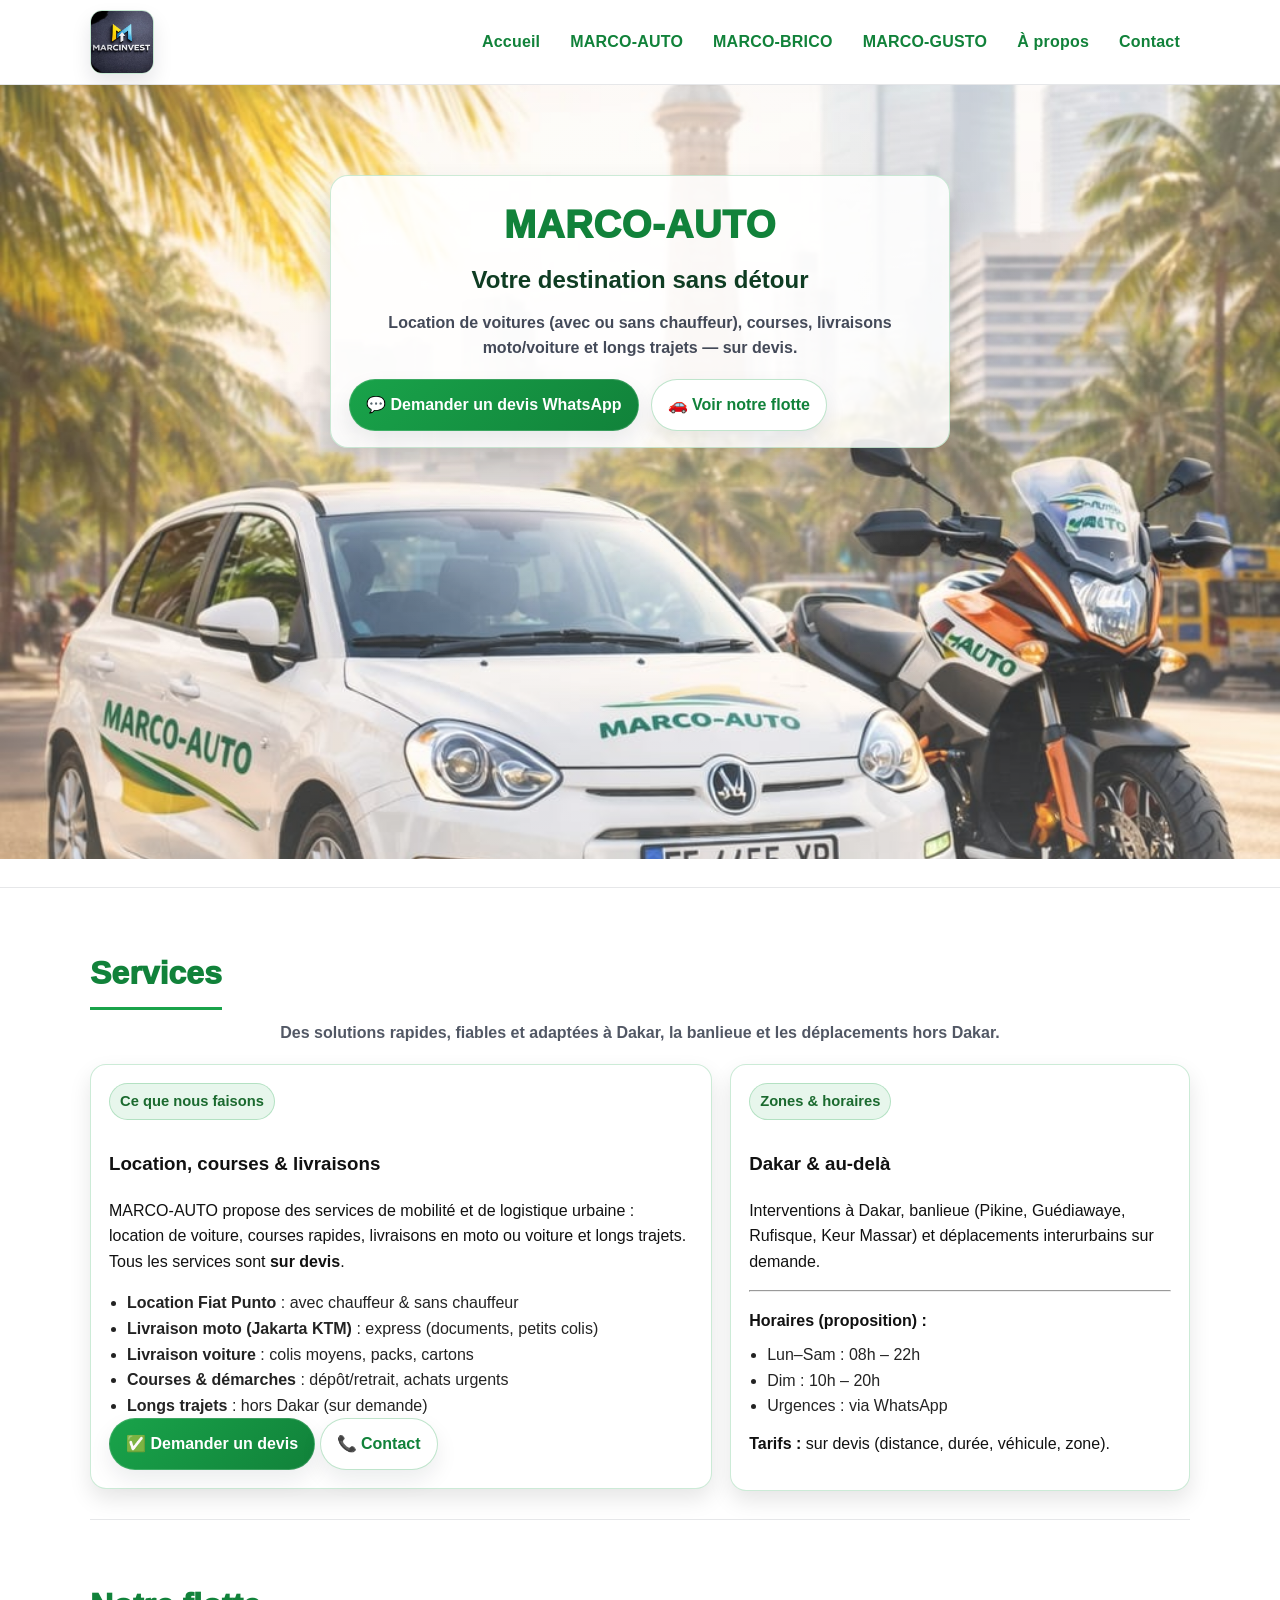
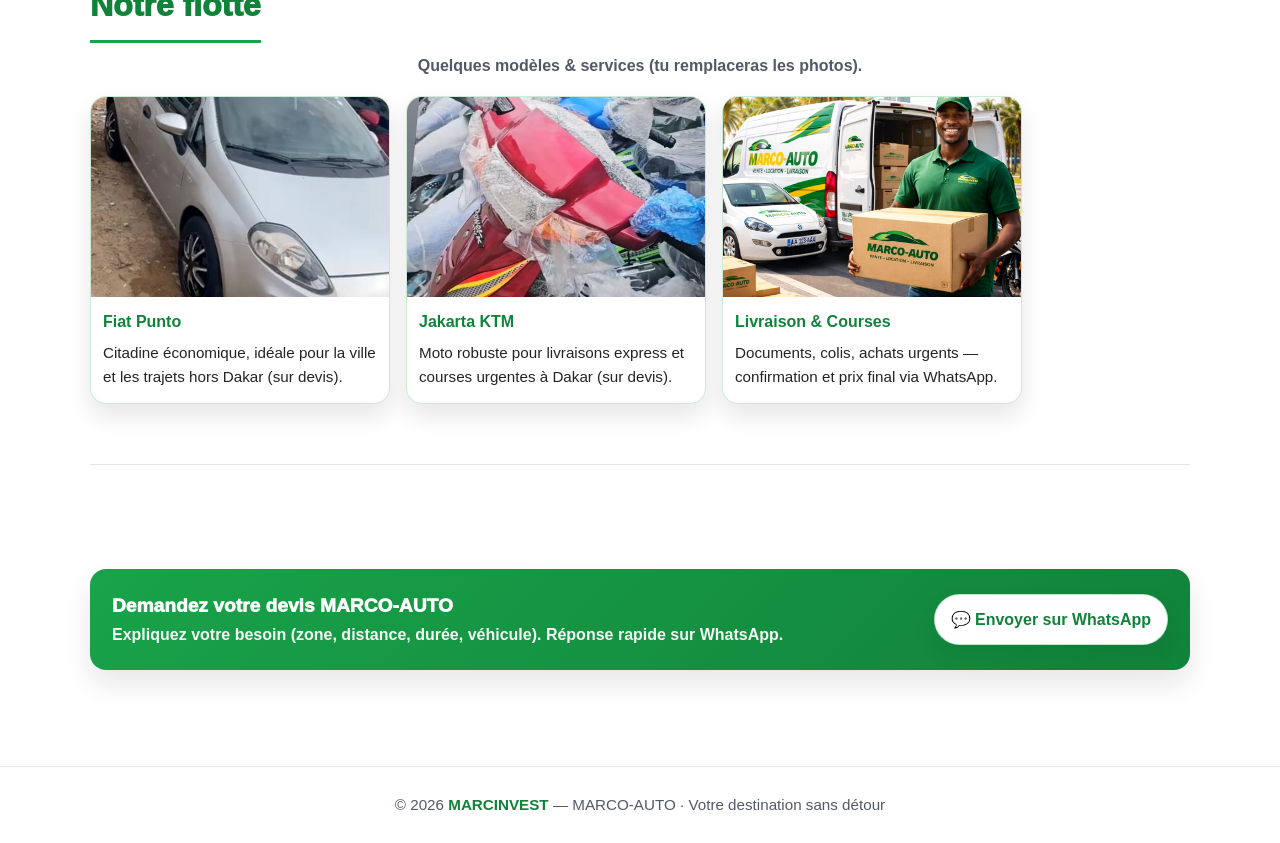
==== marco-auto.html @ f14d5502 "Add files via upload" ====
<!DOCTYPE html>
<html lang="fr">
<head>
  <meta charset="UTF-8" />
  <meta name="viewport" content="width=device-width, initial-scale=1.0" />
  <title>MARCO-AUTO — Votre destination sans détour</title>
  <meta name="description" content="MARCO-AUTO : location de voiture (avec ou sans chauffeur), courses, livraisons moto/voiture et longs trajets — sur devis." />
  <link rel="stylesheet" href="style.css" />
</head>

<!-- ✅ Important : cette classe rend auto-bg UNIQUE à cette page -->
<body class="page-auto">

  <!-- NAV -->
  <div class="nav">
    <div class="container nav-inner">

      <a class="brand" href="index.html" aria-label="MARCINVEST">
        <img class="brand-logo" src="MEDIA/marcinvest.jpeg" alt="Logo MARCINVEST">
      </a>

      <div class="nav-links">
        <a href="index.html">Accueil</a>
        <a href="marco-auto.html">MARCO-AUTO</a>
        <a href="marco-brico.html">MARCO-BRICO</a>
        <a href="marco-gusto.html">MARCO-GUSTO</a>
        <a href="apropos.html">À propos</a>
        <a href="contact.html">Contact</a>
      </div>

    </div>
  </div>

  <!-- HERO (background auto-bg uniquement ici) -->
  <header class="hero hero--auto">
    <div class="container hero-auto-wrap">

      <!-- Bloc compact haut-centre -->
      <div class="hero-auto-card">
        <h1 class="hero-title">MARCO-AUTO</h1>
        <p class="hero-slogan">Votre destination sans détour</p>

        <p class="hero-sub">
          Location de voitures (avec ou sans chauffeur), courses, livraisons moto/voiture et longs trajets — <strong>sur devis</strong>.
        </p>

        <div class="hero-actions">
          <a class="btn" href="https://wa.me/221773916532" target="_blank" rel="noopener">💬 Demander un devis WhatsApp</a>
          <a class="btn secondary" href="#flotte">🚗 Voir notre flotte</a>
        </div>
      </div>

    </div>
  </header>

  <hr class="hr" />

  <main class="section">
    <div class="container">

      <h2 class="section-title">Services</h2>
      <p class="section-sub">
        Des solutions rapides, fiables et adaptées à Dakar, la banlieue et les déplacements hors Dakar.
      </p>

      <div class="two-col">
        <div class="panel">
          <span class="badge">Ce que nous faisons</span>
          <h3 class="panel-title">Location, courses & livraisons</h3>
          <p class="panel-text">
            MARCO-AUTO propose des services de mobilité et de logistique urbaine : location de voiture, courses rapides,
            livraisons en moto ou voiture et longs trajets. Tous les services sont <strong>sur devis</strong>.
          </p>

          <ul class="list">
            <li><strong>Location Fiat Punto</strong> : avec chauffeur & sans chauffeur</li>
            <li><strong>Livraison moto (Jakarta KTM)</strong> : express (documents, petits colis)</li>
            <li><strong>Livraison voiture</strong> : colis moyens, packs, cartons</li>
            <li><strong>Courses & démarches</strong> : dépôt/retrait, achats urgents</li>
            <li><strong>Longs trajets</strong> : hors Dakar (sur demande)</li>
          </ul>

          <div class="panel-actions">
            <a class="btn" href="#devis">✅ Demander un devis</a>
            <a class="btn secondary" href="contact.html">📞 Contact</a>
          </div>
        </div>

        <div class="panel">
          <span class="badge">Zones & horaires</span>
          <h3 class="panel-title">Dakar & au-delà</h3>
          <p class="panel-text">
            Interventions à Dakar, banlieue (Pikine, Guédiawaye, Rufisque, Keur Massar) et déplacements interurbains sur demande.
          </p>

          <hr class="panel-sep" />

          <p class="panel-text" style="margin-bottom:8px;"><strong>Horaires (proposition) :</strong></p>
          <ul class="list" style="margin-top:0;">
            <li>Lun–Sam : 08h – 22h</li>
            <li>Dim : 10h – 20h</li>
            <li>Urgences : via WhatsApp</li>
          </ul>

          <p class="panel-text" style="margin-top:12px;">
            <strong>Tarifs :</strong> sur devis (distance, durée, véhicule, zone).
          </p>
        </div>
      </div>

      <hr class="hr" />

      <section id="flotte" class="section">
        <h2 class="section-title">Notre flotte</h2>
        <p class="section-sub">Quelques modèles & services (tu remplaceras les photos).</p>

        <div class="fleet">
          <div class="fleet-card">
            <div class="fleet-media">
              <img src="MEDIA/fiat.jpeg" alt="Fiat Punto - MARCO-AUTO" loading="lazy">
            </div>
            <div class="fleet-body">
              <p class="fleet-title">Fiat Punto</p>
              <p class="fleet-desc">Citadine économique, idéale pour la ville et les trajets hors Dakar (sur devis).</p>
            </div>
          </div>

          <div class="fleet-card">
            <div class="fleet-media">
              <img src="MEDIA/jakarta.jpeg" alt="Jakarta KTM - MARCO-AUTO" loading="lazy">
            </div>
            <div class="fleet-body">
              <p class="fleet-title">Jakarta KTM</p>
              <p class="fleet-desc">Moto robuste pour livraisons express et courses urgentes à Dakar (sur devis).</p>
            </div>
          </div>

          <div class="fleet-card">
            <div class="fleet-media">
              <img src="MEDIA/livraison.jpeg" alt="Service de livraison - MARCO-AUTO" loading="lazy">
            </div>
            <div class="fleet-body">
              <p class="fleet-title">Livraison & Courses</p>
              <p class="fleet-desc">Documents, colis, achats urgents — confirmation et prix final via WhatsApp.</p>
            </div>
          </div>
        </div>
      </section>

      <hr class="hr" />

      <section id="devis" class="section">
        <div class="cta">
          <div>
            <h3>Demandez votre devis MARCO-AUTO</h3>
            <p>Expliquez votre besoin (zone, distance, durée, véhicule). Réponse rapide sur WhatsApp.</p>
          </div>
          <a class="btn secondary"
             href="https://wa.me/221773916532?text=Bonjour%20MARCO-AUTO%2C%20je%20souhaite%20un%20devis.%0A%0AService%20:%20(Location%20%2F%20Livraison%20%2F%20Course%20%2F%20Long%20trajet)%0AZone%20:%20%0ADate%20%2F%20Heure%20:%20%0AD%C3%A9tails%20:%20"
             target="_blank" rel="noopener">💬 Envoyer sur WhatsApp</a>
        </div>
      </section>

    </div>
  </main>

  <footer class="footer">
    © 2026 <strong>MARCINVEST</strong> — MARCO-AUTO · Votre destination sans détour
  </footer>

</body>
</html>
---- style.css ----
/* =========================
   MARCINVEST — STYLE GLOBAL
   Vert / Blanc — Pro & lisible
   (CSS nettoyé : doublons supprimés, règles écrasées retirées)
========================= */

/* ===== Variables ===== */
:root{
  --green:#19a34a;
  --green-dark:#11823a;
  --green-soft:#e8f5ec;

  --bg:#ffffff;
  --text:#0f172a;
  --muted:rgba(15,23,42,0.72);

  --radius:16px;
  --shadow: 0 14px 28px rgba(15,23,42,0.10);
  --shadow-soft: 0 10px 22px rgba(15,23,42,0.08);
}

/* ===== Reset léger ===== */
*{ box-sizing:border-box; }
html{ scroll-behavior:smooth; }
body{
  margin:0;
  font-family: Arial, Helvetica, sans-serif;
  background: var(--bg);
  color: var(--text);
  line-height:1.6;
}
a{ color:inherit; text-decoration:none; }
img{ max-width:100%; display:block; }

/* ===== Layout ===== */
.container{
  width: min(1100px, 92%);
  margin: 0 auto;
}
.hr{
  height:1px;
  background: rgba(15,23,42,0.10);
  border:0;
  margin: 28px 0;
}

/* =========================
   NAV
========================= */
.nav{
  position: sticky;
  top:0;
  z-index:100;
  background: rgba(255,255,255,0.90);
  backdrop-filter: blur(10px);
  border-bottom: 1px solid rgba(15,23,42,0.10);
}
.nav-inner{
  display:flex;
  align-items:center;
  justify-content:space-between;
  gap: 16px;
  padding: 10px 0;
}
.brand{
  display:flex;
  align-items:center;
  gap: 10px;
}
.brand-logo{
  width: 64px;
  height: 64px;
  object-fit: cover;
  border-radius: 12px;
  border: 1px solid rgba(25,163,74,0.25);
  box-shadow: 0 10px 20px rgba(15,23,42,0.10);
}

/* Liens à droite + espace réduit */
.nav-links{
  margin-left:auto;
  display:flex;
  align-items:center;
  justify-content:flex-end;
  gap: 10px;
  flex-wrap: wrap;
}
.nav-links a{
  padding: 8px 10px;
  border-radius: 999px;
  font-weight: 800;
  letter-spacing: .2px;
  color: var(--green-dark);
  transition: transform .15s ease, background .15s ease, box-shadow .15s ease;
}
.nav-links a:hover{
  background: rgba(25,163,74,0.10);
  box-shadow: 0 10px 18px rgba(15,23,42,0.08);
  transform: translateY(-1px);
}

/* =========================
   BOUTONS
========================= */
.btn{
  display:inline-flex;
  align-items:center;
  justify-content:center;
  gap: 8px;
  padding: 12px 16px;
  border-radius: 999px;
  border: 1px solid rgba(255,255,255,0.16);
  background: linear-gradient(135deg, var(--green), var(--green-dark));
  color:#fff;
  font-weight: 900;
  box-shadow: var(--shadow-soft);
  transition: transform .15s ease, filter .15s ease, box-shadow .15s ease;
}
.btn:hover{
  transform: translateY(-2px);
  filter: brightness(1.03);
  box-shadow: var(--shadow);
}
.btn.secondary{
  background: #fff;
  color: var(--green-dark);
  border: 1px solid rgba(25,163,74,0.28);
}
.btn.secondary:hover{
  background: rgba(25,163,74,0.08);
}

/* =========================
   HERO (base)
   IMPORTANT : pas de background global
========================= */
.hero{
  position: relative;
  padding: 58px 0 68px;
  background: #ffffff; /* par défaut (autres pages) */
  overflow:hidden;
}
.hero > .container{
  position: relative;
  z-index: 1;
}
.hero-actions{
  display:flex;
  gap: 12px;
  flex-wrap: wrap;
  margin-top: 14px;
}

/* Textes hero (base) */
.hero-title{
  margin:0 0 6px;
  color: var(--green-dark);
  font-weight: 1000;
  letter-spacing: .6px;
  font-size: clamp(1.8rem, 3vw, 2.4rem);
}
.hero-slogan{
  margin:0 0 10px;
  font-weight: 1000;
  font-size: clamp(1.2rem, 2.4vw, 1.5rem);
  color: #0f3d23;
}
.hero-sub{
  margin:0 0 18px;
  max-width: 760px;
  color: var(--muted);
  font-weight: 700;
}

/* =========================
   ACCUEIL — background UNIQUEMENT sur .home
========================= */
.home .hero{
  min-height: 76vh;
  display:flex;
  align-items:center;

  background-image: url("MEDIA/pole-bg.jpeg");
  background-size: cover;
  background-position: center;
  background-repeat: no-repeat;
}
.home .hero::before{
  content:"";
  position:absolute;
  inset:0;
  background:
    linear-gradient(
      90deg,
      rgba(0,0,0,0.62) 0%,
      rgba(0,0,0,0.45) 35%,
      rgba(0,0,0,0.20) 65%,
      rgba(0,0,0,0.10) 100%
    );
}
.home .hero-title,
.home .hero-slogan,
.home .hero-sub{
  color:#fff;
  text-shadow: 0 10px 26px rgba(0,0,0,0.35);
}
.home .hero-sub{ color: rgba(255,255,255,0.92); }

/* =========================
   SECTION (base)
========================= */
.section{ padding: 32px 0; }

/* =========================
   ACCUEIL — section pôles avec background (accueil seulement)
========================= */
.home #poles.section{
  position: relative;
  background-image: url("MEDIA/invest-bg.jpeg");
  background-size: cover;
  background-position: center;
  background-repeat: no-repeat;
  overflow:hidden;
}
.home #poles.section::before{
  content:"";
  position:absolute;
  inset:0;
  background: rgba(255,255,255,0.72);
}
.home #poles.section > .container{
  position: relative;
  z-index: 1;
}

/* Titre sections */
.section-title{
  margin: 0 0 10px;
  text-align:center;
  color: var(--green-dark);
  font-size: 2rem;
  font-weight: 1000;
  display: inline-block;
  padding-bottom: 8px;
  border-bottom: 3px solid var(--green);
}
.section-sub{
  margin: 0 auto 18px;
  text-align:center;
  max-width: 900px;
  color: var(--muted);
  font-weight: 700;
}

/* Cartes */
.cards{
  display:grid;
  grid-template-columns: repeat(3, minmax(0,1fr));
  gap: 18px;
}
.card{
  background: rgba(255,255,255,0.92);
  color: #111;
  border-radius: var(--radius);
  padding: 18px;
  border: 1px solid rgba(25,163,74,0.18);
  box-shadow: var(--shadow-soft);
  transition: transform .15s ease, box-shadow .15s ease;
}
.card:hover{
  transform: translateY(-3px);
  box-shadow: var(--shadow);
}
.card h3{
  margin:0 0 8px;
  color: var(--green-dark);
  font-size: 1.15rem;
  font-weight: 1000;
  text-decoration: underline;
  text-decoration-thickness: 2px;
  text-underline-offset: 6px;
}
.card p{ margin:0; opacity:.92; }

.tagline{
  display:inline-block;
  margin: 0 0 10px;
  padding: 6px 10px;
  border-radius: 999px;
  background: rgba(25,163,74,0.10);
  border: 1px solid rgba(25,163,74,0.22);
  color: var(--green-dark);
  font-weight: 900;
  font-size: .92rem;
}

/* CTA */
.cta{
  margin-top: 44px;
  border-radius: var(--radius);
  background: linear-gradient(135deg, var(--green), var(--green-dark));
  padding: 22px;
  display:flex;
  align-items:center;
  justify-content:space-between;
  gap: 12px;
  flex-wrap: wrap;
  color:#fff;
  box-shadow: var(--shadow);
}
.cta h3{ margin:0; font-size:1.2rem; font-weight: 1000; }
.cta p{ margin:0; opacity:.95; font-weight: 700; }

/* =========================
   FOOTER
========================= */
.footer{
  margin-top: 32px;
  background: #ffffff;
  border-top: 1px solid rgba(15,23,42,0.10);
  padding: 26px 0;
  color: rgba(15,23,42,0.72);
  text-align:center;
  font-size: .95rem;
}
.footer strong{ color: var(--green-dark); }

/* =========================
   BONUS
========================= */
::selection{ background: rgba(25,163,74,0.22); }

/* =========================
   MARCO-AUTO (UNIQUEMENT) — design actuel conservé
   ⚠️ body doit avoir class="page-auto"
========================= */
body.page-auto .hero{
  position: relative;
  min-height: 86vh;
  background: url("MEDIA/auto-bg.jpeg") center / cover no-repeat;
  overflow: hidden;
}
body.page-auto .hero::before{
  content:"";
  position:absolute;
  inset:0;
  background:
    linear-gradient(180deg, rgba(255,255,255,0.22) 0%, rgba(255,255,255,0.10) 55%, rgba(255,255,255,0.22) 100%),
    radial-gradient(circle at 50% 20%, rgba(255,255,255,0.20), rgba(255,255,255,0.00) 60%);
  pointer-events:none;
}
body.page-auto .hero > .container{ position: relative; z-index:1; }

/* Hero compact centré */
body.page-auto .hero-auto-wrap{
  position: relative;
  z-index: 1;
  display: flex;
  justify-content: center;
  align-items: flex-start;
  padding: 32px 0 56px;
}
body.page-auto .hero-auto-card{
  width: min(620px, 94%);
  text-align: center;
  background: rgba(255,255,255,0.86);
  border: 1px solid rgba(25,163,74,0.22);
  border-radius: 18px;
  padding: 18px 18px 16px;
  box-shadow: 0 14px 28px rgba(0,0,0,0.14);
}
body.page-auto .hero-title{ color: var(--green-dark); }
body.page-auto .hero-slogan{ color: #0f3d23; font-weight: 900; }
body.page-auto .hero-sub{ color: rgba(15,23,42,0.78); }

/* Montage horizontal 300px + 16px */
body.page-auto .montage{
  display:flex;
  gap:16px;
  align-items: stretch;
  justify-content: flex-start;
  flex-wrap: wrap;
}
body.page-auto .montage .montage-item{
  width:300px;
  border-radius: 18px;
  overflow:hidden;
  position: relative;
  border: 1px solid rgba(255,255,255,.22);
  box-shadow: 0 12px 26px rgba(0,0,0,.25);
  background: rgba(255,255,255,.08);
}
body.page-auto .montage .montage-item img{
  width:100%;
  height:100%;
  max-height:360px;
  object-fit: cover;
  object-position: center;
  display:block;
}
body.page-auto .montage .montage-badge{
  position:absolute;
  top:10px; left:10px;
  padding: 6px 10px;
  border-radius: 999px;
  font-weight: 900;
  font-size: .9rem;
  background: rgba(0,0,0,.55);
  color:#fff;
  border: 1px solid rgba(255,255,255,.22);
}

/* Services + Flotte : pas besoin de fond auto ici (demandé) -> on garde lisible */
body.page-auto .two-col{
  display:grid;
  grid-template-columns: 1.15fr 0.85fr;
  gap: 18px;
  align-items: start;
}
body.page-auto .panel{
  background:#ffffff;
  color:#111;
  border-radius: var(--radius);
  border:1px solid rgba(25,163,74,0.22);
  box-shadow: 0 10px 22px rgba(0,0,0,0.10);
  padding:18px;
}
body.page-auto .list{
  margin: 10px 0 0;
  padding-left: 18px;
  opacity: .92;
}
body.page-auto .badge{
  display:inline-block;
  margin: 0 0 10px;
  padding: 6px 10px;
  border-radius: 999px;
  background: rgba(25,163,74,0.10);
  border: 1px solid rgba(25,163,74,0.25);
  color: #1b6a2f;
  font-weight: 900;
  font-size: .92rem;
}

/* Flotte : cartes 300px + 16px, images bien cadrées */
body.page-auto .fleet{
  display:flex;
  gap:16px;
  flex-wrap: wrap;
}
body.page-auto .fleet-card{
  width: 300px;
  background: rgba(255,255,255,0.92);
  color:#111;
  border-radius: 16px;
  overflow:hidden;
  border:1px solid rgba(25,163,74,0.22);
  box-shadow: 0 12px 24px rgba(0,0,0,0.10);
  display:flex;
  flex-direction: column;
}
body.page-auto .fleet-media{
  height: 200px;
  overflow:hidden;
  background: rgba(25,163,74,0.08);
}
body.page-auto .fleet-media img{
  width:100%;
  height:100%;
  object-fit: cover;
  object-position: center;
  display:block;
  filter: saturate(1.05) contrast(1.02);
}
body.page-auto .fleet-body{ padding: 12px 12px 14px; }
body.page-auto .fleet-title{ margin:0 0 6px; font-weight:900; color: var(--green-dark); }
body.page-auto .fleet-desc{ margin:0; opacity:.92; font-size:.95rem; }

/* =========================
   MARCO-BRICO (UNIQUEMENT)
   ⚠️ body doit avoir class="page-brico"
   - background partout + lisibilité
   - produits 4 colonnes
   - partenaires alignement horizontal (flex)
   - images redimensionnées (pas disproportion)
   - "Votre quincaillerie digitale..." en blanc
========================= */
body.page-brico{
  background: url("MEDIA/brico-bg.jpeg") center / cover no-repeat fixed;
}
body.page-brico::before{
  content:"";
  position: fixed;
  inset: 0;
  background: rgba(0,0,0,0.18);
  pointer-events: none;
  z-index: 0;
}
body.page-brico .nav,
body.page-brico .hero,
body.page-brico .section,
body.page-brico .footer{
  position: relative;
  z-index: 1;
  background: transparent;
}

/* Hero : garder le style actuel, mais rendre le sous-texte en blanc */
body.page-brico header.hero .hero-sub{
  color: #ffffff !important;
  text-shadow: 0 10px 22px rgba(0,0,0,0.35);
}

/* Surface claire pour contenu (catalogue / partenaires) */
body.page-brico #catalogue .container{
  background: rgba(255,255,255,0.86);
  border: 1px solid rgba(25,163,74,0.18);
  border-radius: 18px;
  padding: 22px;
  box-shadow: 0 14px 28px rgba(0,0,0,0.16);
}

/* Toolbar inputs (si présents) */
body.page-brico .select,
body.page-brico .search{
  border-radius: 12px;
  padding: 12px 12px;
  border: 1px solid rgba(17,130,58,0.25);
  outline: none;
  font-weight: 700;
  background: #fff;
}
body.page-brico .search{ min-width: 220px; width: min(360px, 100%); }

/* Produits : 4 par ligne */
body.page-brico .products{
  margin-top: 14px;
  display:grid;
  grid-template-columns: repeat(4, minmax(0, 1fr));
  gap: 14px;
}
body.page-brico .product{
  background:#ffffff;
  color:#111;
  border-radius: 14px;
  overflow:hidden;
  border: 1px solid rgba(25,163,74,0.22);
  box-shadow: 0 10px 22px rgba(0,0,0,0.16);
  display:flex;
  flex-direction:column;
}

/* ✅ Médias produits : uniformes, pas de déformation */
body.page-brico .p-media{
  height: 190px;         /* fixe -> plus propre */
  overflow: hidden;
  background: rgba(25,163,74,0.08);
}
body.page-brico .p-media img{
  width:100%;
  height:100%;
  object-fit: cover;
  object-position: center;
  display:block;
}

body.page-brico .p-body{
  padding: 12px 12px 14px;
  display:flex;
  flex-direction:column;
  gap:8px;
}
body.page-brico .p-title{ margin:0; font-weight:900; color: var(--green-dark); }
body.page-brico .p-cat{ font-size:.9rem; font-weight:900; color:#1b6a2f; opacity:.95; }
body.page-brico .p-price{ font-weight:900; color:#111; }
body.page-brico .p-note{ margin:0; font-size:.92rem; opacity:.9; }
body.page-brico .p-actions{ display:flex; gap:10px; flex-wrap:wrap; margin-top:6px; }

/* Partenaires : alignement horizontal (flex) */
body.page-brico .partner-grid{
  margin-top: 12px;
  display:flex;
  gap: 12px;
  flex-wrap: wrap;          /* reste horizontal + passe à la ligne si besoin */
  align-items:center;
  justify-content:center;
}
body.page-brico .partner-item{
  background:#ffffff;
  border-radius: 14px;
  border: 1px solid rgba(25,163,74,0.22);
  padding: 14px;
  min-height: 76px;
  width: 160px;             /* rend l’alignement stable */
  display:flex;
  align-items:center;
  justify-content:center;
  box-shadow: 0 10px 20px rgba(0,0,0,0.14);
}
body.page-brico .partner-item img{
  max-width:100%;
  max-height: 42px;
  width:auto;
  height:auto;
  object-fit: contain;
}

/* =========================
   MARCO-GUSTO (UNIQUEMENT)
   ⚠️ body doit avoir class="page-gusto"
   - background partout
   - galerie 4 par ligne
   - images bien cadrées
========================= */
body.page-gusto{
  background: url("MEDIA/gusto-bg.jpeg") center / cover no-repeat fixed;
}
body.page-gusto::before{
  content:"";
  position: fixed;
  inset: 0;
  background: rgba(0,0,0,0.16);
  pointer-events: none;
  z-index: 0;
}
body.page-gusto .nav,
body.page-gusto .hero,
body.page-gusto .section,
body.page-gusto .footer{
  position: relative;
  z-index: 1;
  background: transparent;
}

/* Hero : textes blancs (GUSTO) */
body.page-gusto header.hero .hero-title,
body.page-gusto header.hero .hero-slogan,
body.page-gusto header.hero .hero-sub{
  color: #ffffff !important;
  text-shadow: 0 10px 22px rgba(0,0,0,0.35);
}

/* Menu box + CTA : lisibles */
body.page-gusto .menu-box,
body.page-gusto .cta{
  background: rgba(255,255,255,0.88);
  border: 1px solid rgba(25,163,74,0.18);
  box-shadow: 0 14px 28px rgba(0,0,0,0.14);
}

/* Hero mini image droite : cadrage propre */
body.page-gusto .hero-mini .media{ height: 320px; }
body.page-gusto .hero-mini img{
  width:100%;
  height:100%;
  object-fit: cover;
  object-position: center;
  display:block;
}

/* Galerie menu : 4 par ligne + images carrées */
body.page-gusto .menu-gallery{
  display:grid;
  grid-template-columns: repeat(4, minmax(0, 1fr));
  gap: 16px;
  margin-top: 14px;
}
body.page-gusto .menu-media{
  aspect-ratio: 1 / 1;
  overflow: hidden;
  background: rgba(25,163,74,0.08);
}
body.page-gusto .menu-media img{
  width:100%;
  height:100%;
  object-fit: cover;
  object-position: center;
  display:block;
}
body.page-gusto .menu-caption{
  background: rgba(255,255,255,0.92);
  border-top: 1px solid rgba(25,163,74,0.14);
}

/* =========================
   À PROPOS + CONTACT (FINAL-BG)
   ⚠️ body doit avoir class="page-final"
   - background sur hero + sections + footer
   - écritures lisibles, calibré
========================= */
body.page-final{
  background: url("MEDIA/final-bg.jpeg") center / cover no-repeat fixed;
}
body.page-final::before{
  content:"";
  position: fixed;
  inset: 0;
  background: rgba(0,0,0,0.18);
  pointer-events: none;
  z-index: 0;
}
body.page-final .nav,
body.page-final .hero,
body.page-final .section,
body.page-final .footer{
  position: relative;
  z-index: 1;
  background: transparent;
}

/* Hero textes blancs sur final-bg */
body.page-final header.hero .hero-title,
body.page-final header.hero .hero-slogan,
body.page-final header.hero .hero-sub{
  color:#ffffff !important;
  text-shadow: 0 10px 22px rgba(0,0,0,0.35);
}

/* À propos / contact : surfaces lisibles */
body.page-final .bio-card,
body.page-final .contact-info{
  background: rgba(255,255,255,0.10);
  border: 1px solid rgba(255,255,255,0.16);
  backdrop-filter: blur(6px);
  -webkit-backdrop-filter: blur(6px);
}

/* Contact : form-card reste blanc (déjà dans HTML), on le garde tel quel */

/* =========================
   RESPONSIVE GLOBAL
========================= */
@media (max-width: 980px){
  .cards{ grid-template-columns: 1fr; }
  .nav-links{ gap: 8px; }
  .brand-logo{ width: 56px; height: 56px; }

  /* Auto */
  body.page-auto .two-col{ grid-template-columns: 1fr; }
  body.page-auto .fleet{ flex-direction: column; }
  body.page-auto .fleet-card{ width: 100%; }

  /* Brico */
  body.page-brico .products{ grid-template-columns: repeat(2, minmax(0,1fr)); }
  body.page-brico .partner-item{ width: 150px; }

  /* Gusto */
  body.page-gusto .menu-gallery{ grid-template-columns: repeat(3, 1fr); }
  body.page-gusto .hero-mini .media{ height: 240px; }
}
@media (max-width: 520px){
  .nav-inner{ gap: 10px; }
  .nav-links a{ padding: 7px 9px; }
  .hero{ padding: 46px 0 56px; }

  body.page-brico .products{ grid-template-columns: 1fr; }
  body.page-gusto .menu-gallery{ grid-template-columns: repeat(2, 1fr); }
}
@media (max-width: 420px){
  body.page-gusto .menu-gallery{ grid-template-columns: 1fr; }
}
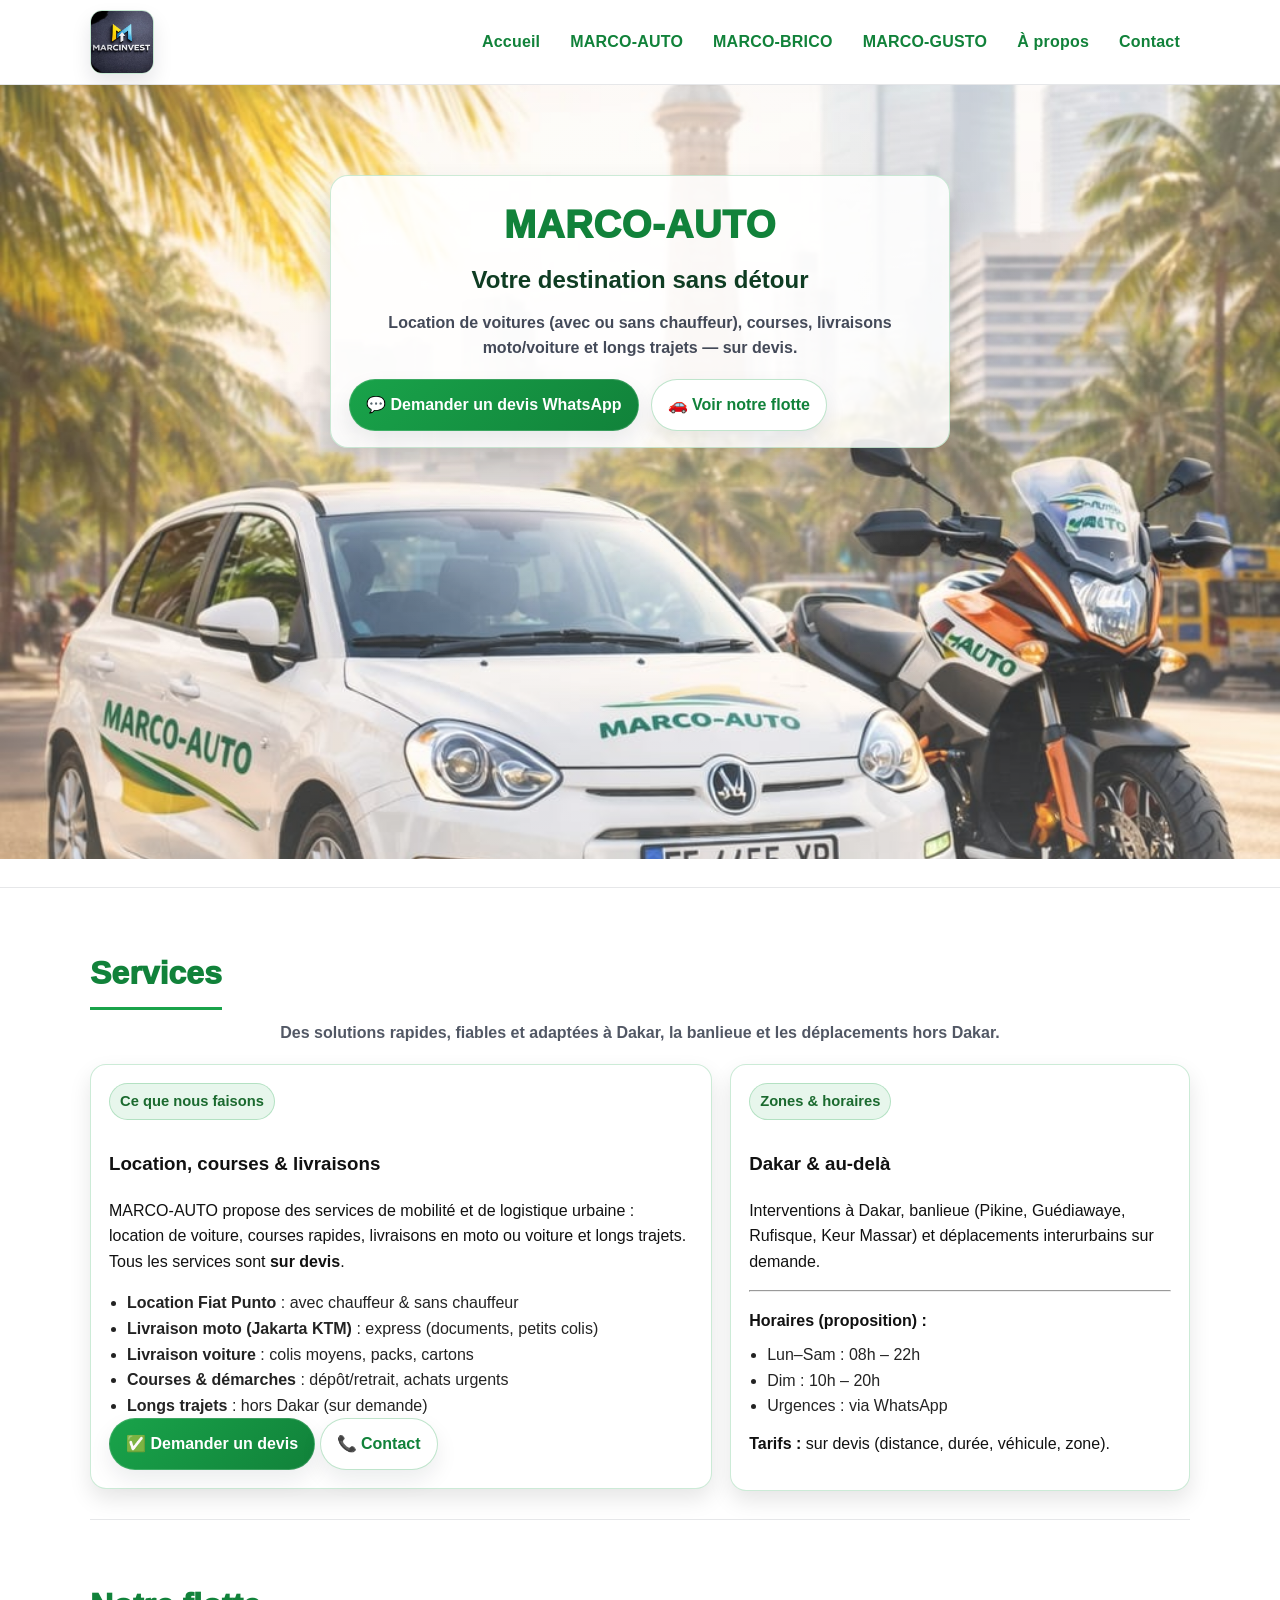
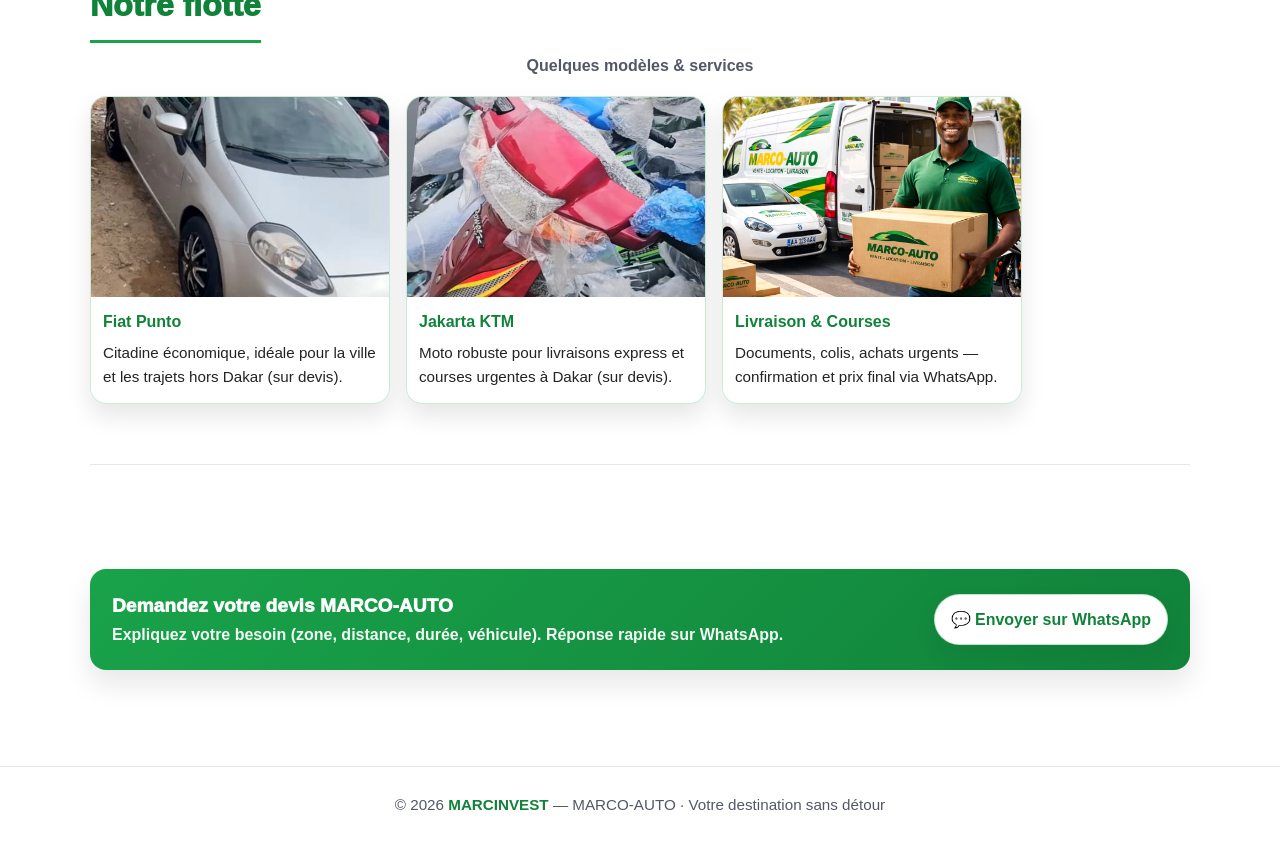
==== commit d3d93556: "Add files via upload" ====
--- a/marco-auto.html
+++ b/marco-auto.html
@@ -112,7 +112,7 @@
 
       <section id="flotte" class="section">
         <h2 class="section-title">Notre flotte</h2>
-        <p class="section-sub">Quelques modèles & services (tu remplaceras les photos).</p>
+        <p class="section-sub">Quelques modèles & services</p>
 
         <div class="fleet">
           <div class="fleet-card">
